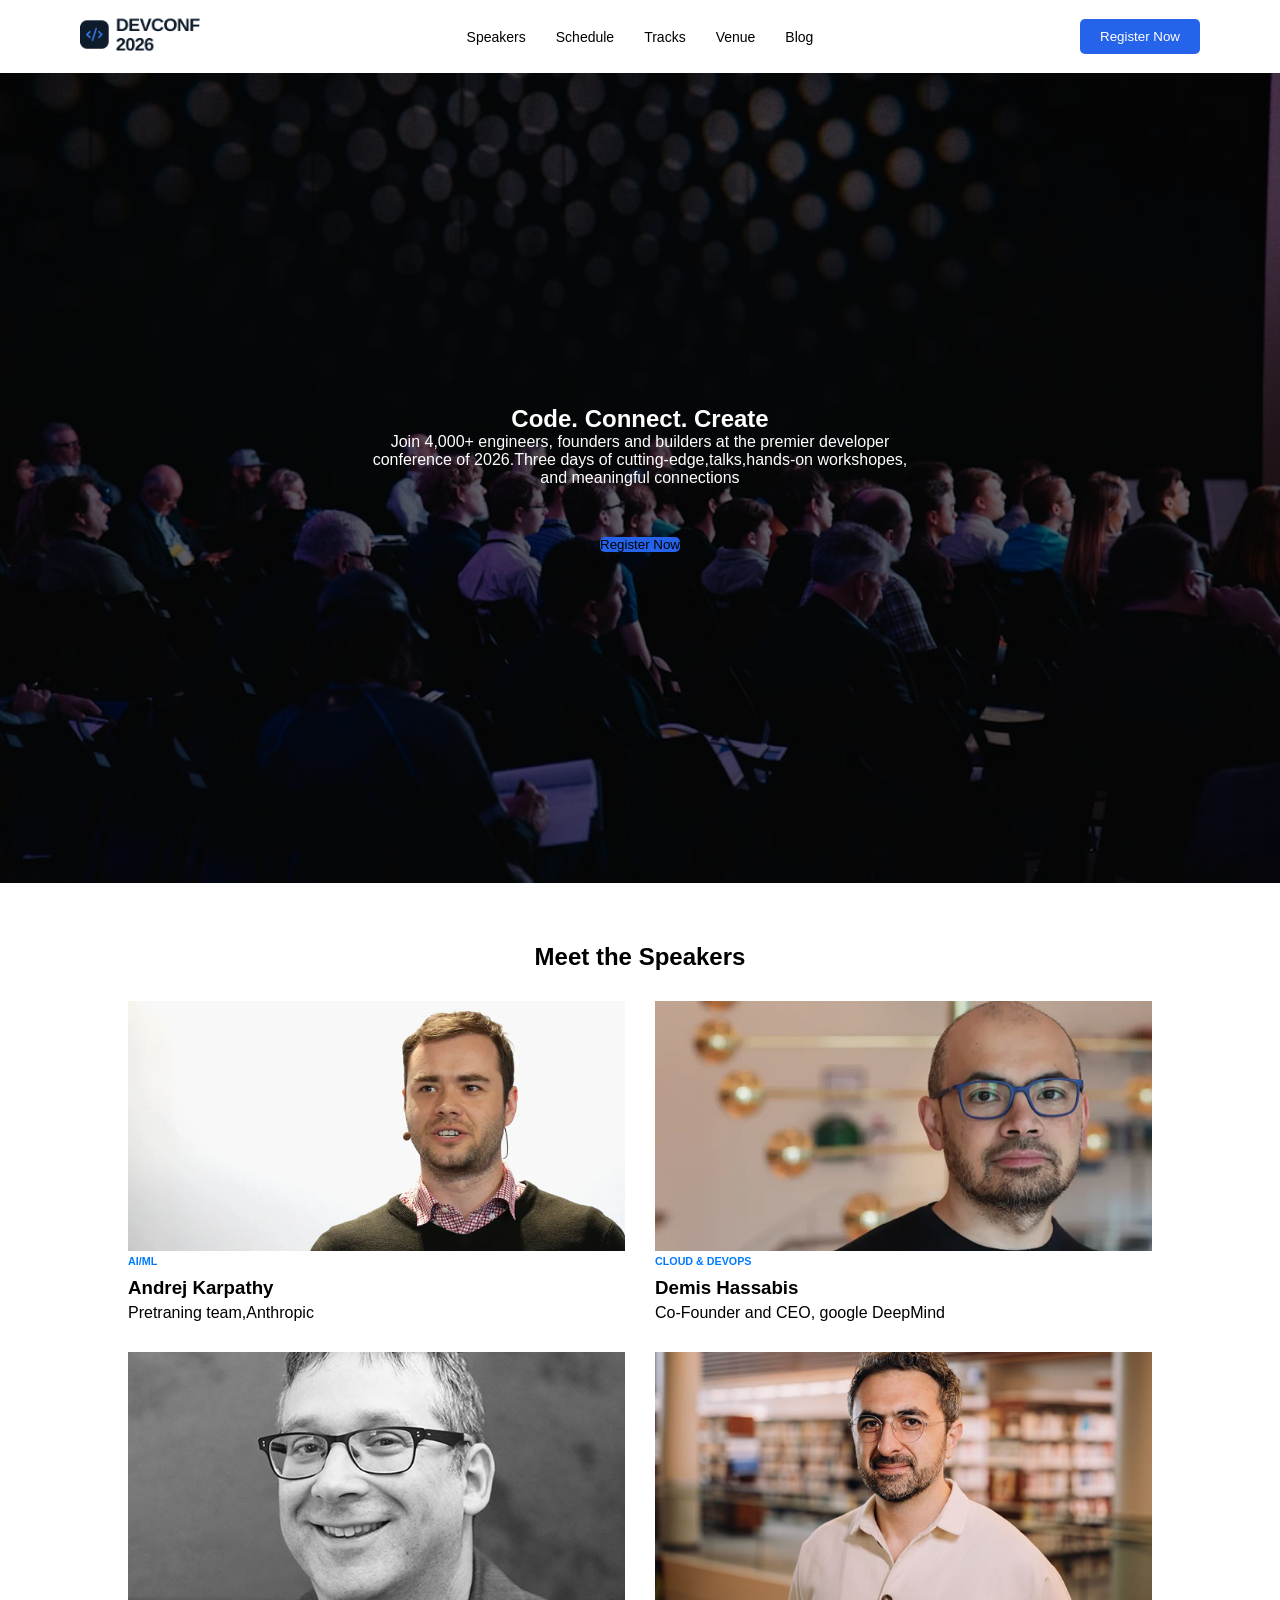
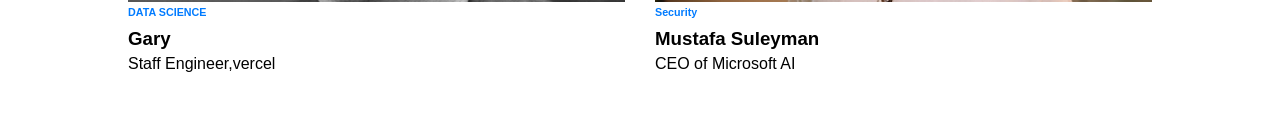
==== index.html @ da564f8f "secound commit" ====
<!DOCTYPE html>
<html lang="en">
<head>
    <meta charset="UTF-8">
    <meta name="viewport" content="width=device-width, initial-scale=1.0">
    <title>DEVCONF 2026</title>
    <link rel="stylesheet" href="./style.css">
    </head>

 <!-- Navbar Section -->
    <nav class="navbar">

        <div class="logo">
            <img src="./B14-A01-DevConf-2026/assets/logo.png" alt="DEVCONF Logo">
        </div>

        <ul class="nav-links">
            <li><a href="#">Speakers</a></li>
            <li><a href="#">Schedule</a></li>
            <li><a href="#">Tracks</a></li>
            <li><a href="#">Venue</a></li>
            <li><a href="#">Blog</a></li>
        </ul>

        <button class="register-btn">Register Now</button>

    </nav>
    <section class="hero">


    <div class="overlay"></div>

    <div class="hero-content">
        <h1>Code. Connect. Create</h1>

        <p>
            Join 4,000+ engineers, founders and builders at the premier developer<br> conference of 2026.Three days of cutting-edge,talks,hands-on workshopes,<br>and meaningful connections
        </p>

        <button class="hero-btn">Register Now</button>
    </div>

</section>
<!-- Speakers Section -->
<section class="speakers">
    <h2>Meet the Speakers</h2>

    <div class="speaker-container">

        <div class="speaker-card">
            <img src="./B14-A01-DevConf-2026/assets/andrej.png" alt="Andrej">
            <h6 style="color: #007bff;">AI/ML</h6>
            <h3>Andrej Karpathy</h3>
            <p>Pretraning team,Anthropic</p>
        </div>

        <div class="speaker-card">
            <img src="./B14-A01-DevConf-2026/assets/demis.png" alt="Demis">
            <h6 style="color: #007bff;">CLOUD & DEVOPS</h6>
            <h3>Demis Hassabis</h3>
            <p> Co-Founder and CEO, google DeepMind</p>
        </div>

        <div class="speaker-card">
            <img src="./B14-A01-DevConf-2026/assets/gary.png" alt="Gary">
            <h6 style="color: #007bff;">DATA SCIENCE</h6>
            <h3>Gary</h3>
            <p>Staff Engineer,vercel</p>
        </div>

        <div class="speaker-card">
            <img src="./B14-A01-DevConf-2026/assets/mustafa.png" alt="Mustafa">
            <h6 style="color: #007bff;">Security</h6>
            <h3>Mustafa Suleyman</h3>
            <p>CEO of Microsoft AI</p>
        </div>

    </div>
</section>


    
</body>
</html>
---- style.css ----
* {
    margin: 0;
    padding: 0;
    box-sizing: border-box;
}

body {
    font-family: Arial, sans-serif;
}

.navbar {
    display: flex;
    justify-content: space-between;
    align-items: center;
    padding: 15px 80px;
    background-color: white;
}

.logo img {
    width: 120px;
}

.nav-links {
    display: flex;
    list-style: none;
    gap: 30px;
}

.nav-links a {
    text-decoration: none;
    color: black;
    font-size: 14px;
}

.register-btn {
    background-color: #2563eb;
    color: white;
    border: none;
    padding: 10px 20px;
    border-radius: 5px;
    border:none;
}

.hero{
    height:90vh;

    background-image:url("B14-A01-DevConf-2026/assets/banner.jpg");

    background-size:cover;

    background-position:center;

    position:relative;
}


.hero-btn {
    margin-top: 50px;
    background-color: #2563eb;
    color:white
    border:none
    padding: 10px 20px;
    border-radius: 5px;
    border:none;
}

.overlay{

    position:absolute;

    inset:0;

    background:rgba(0,0,0,.6);

}

.hero-content{

    position:relative;

    z-index:1;

    height:100%;

    display:flex;

    flex-direction:column;

    justify-content:center;

    align-items:center;

    color:white;

    text-align:center;

}.speakers {
    width: 80%;
    margin: 0 auto;
    padding: 60px 0;
}

.speakers h2 {
    text-align: center;
    margin-bottom: 30px;
}

.speaker-container {
    display: grid;
    grid-template-columns: repeat(2, 1fr);
    gap: 30px;
}

.speaker-card img {
    width: 100%;
    height: 250px;
    object-fit: cover;
}

.speaker-card h3 {
    margin-top: 10px;
    margin-bottom: 5px;
}

.speaker-card p {
    margin-top: 0;
}
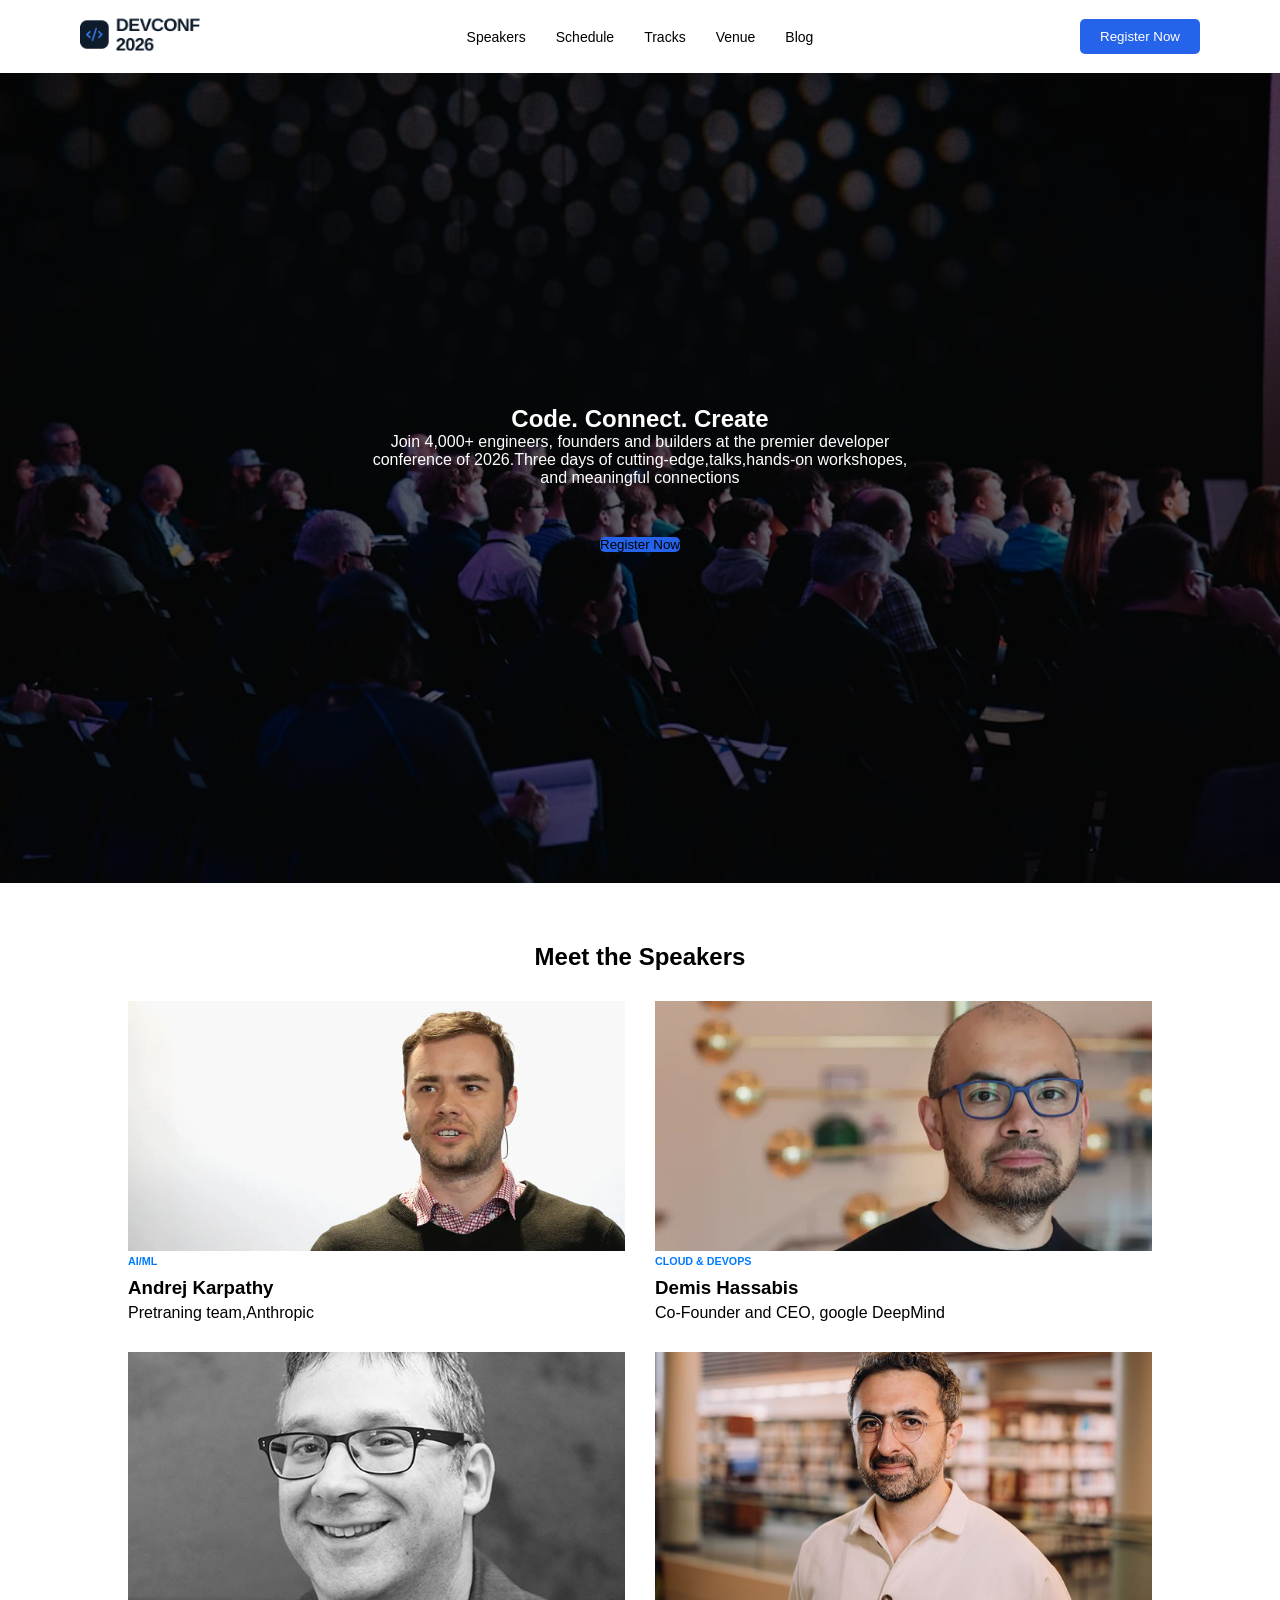
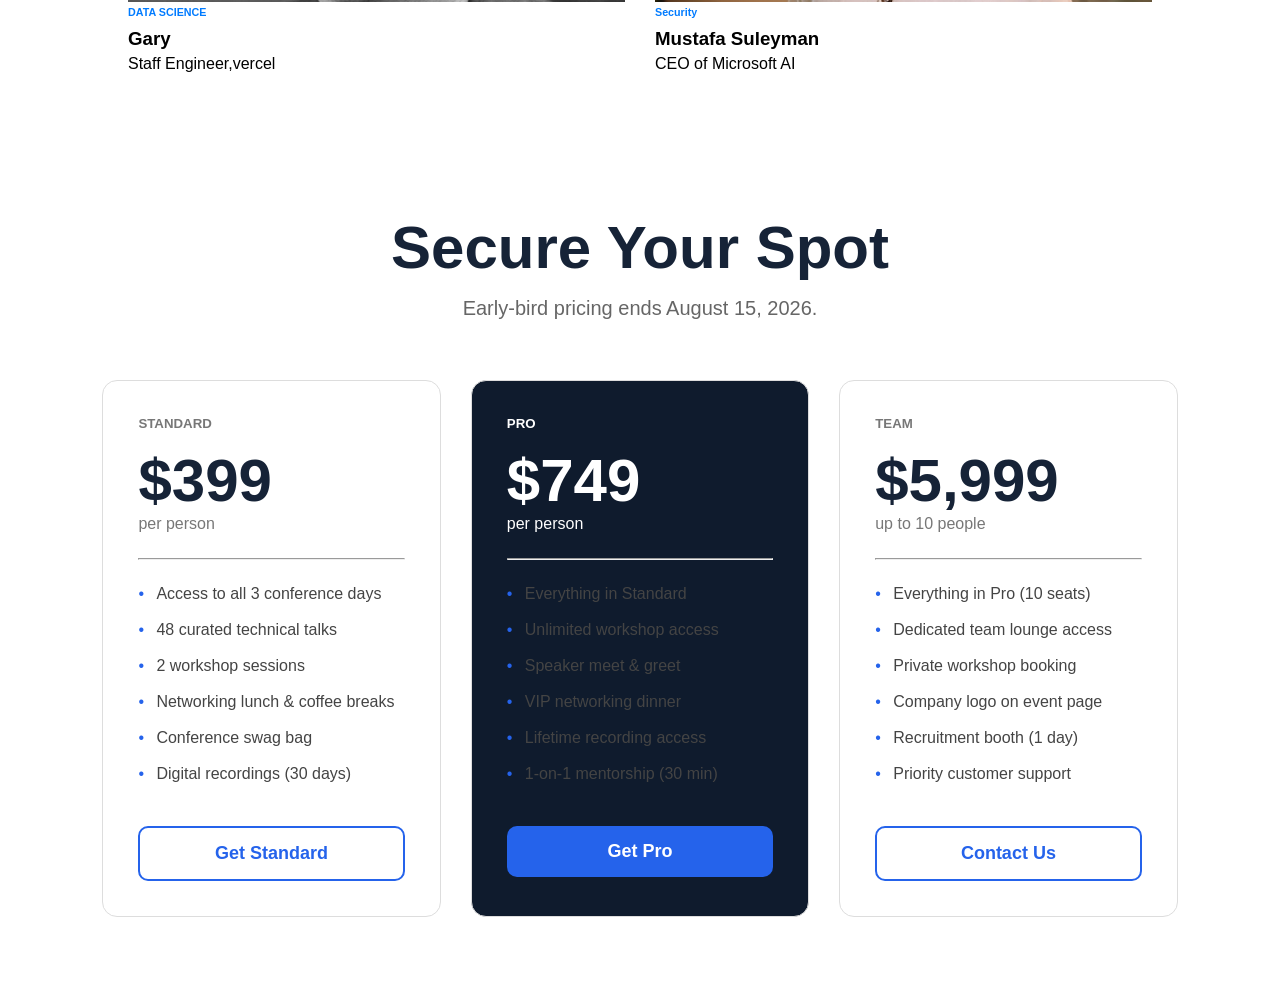
==== commit c2459c01: "third commit" ====
--- a/index.html
+++ b/index.html
@@ -77,8 +77,83 @@
 
     </div>
 </section>
+<section class="pricing">
+
+    <div class="heading">
+        <h1>Secure Your Spot</h1>
+        <p>Early-bird pricing ends August 15, 2026.</p>
+    </div>
+
+    <div class="pricing-container">
+
+        <!-- Card 1 -->
+        <div class="card">
+            <h5>STANDARD</h5>
+            <h2>$399</h2>
+            <span>per person</span>
+
+            <hr>
+
+            <ul>
+                <li>Access to all 3 conference days</li>
+                <li>48 curated technical talks</li>
+                <li>2 workshop sessions</li>
+                <li>Networking lunch & coffee breaks</li>
+                <li>Conference swag bag</li>
+                <li>Digital recordings (30 days)</li>
+            </ul>
+
+            <button>Get Standard</button>
+        </div>
+
+        <!-- Card 2 -->
+        <div class="card active">
+            <h5>PRO</h5>
+            <h2>$749</h2>
+            <span>per person</span>
+
+            <hr>
+
+            <ul>
+                <li>Everything in Standard</li>
+                <li>Unlimited workshop access</li>
+                <li>Speaker meet & greet</li>
+                <li>VIP networking dinner</li>
+                <li>Lifetime recording access</li>
+                <li>1-on-1 mentorship (30 min)</li>
+            </ul>
+
+            <button>Get Pro</button>
+        </div>
+
+        <!-- Card 3 -->
+        <div class="card">
+            <h5>TEAM</h5>
+            <h2>$5,999</h2>
+            <span>up to 10 people</span>
+
+            <hr>
+
+            <ul>
+                <li>Everything in Pro (10 seats)</li>
+                <li>Dedicated team lounge access</li>
+                <li>Private workshop booking</li>
+                <li>Company logo on event page</li>
+                <li>Recruitment booth (1 day)</li>
+                <li>Priority customer support</li>
+            </ul>
+
+            <button>Contact Us</button>
+        </div>
+
+    </div>
+
+</section>
+</body>
 
 
+</html>
+
     
-</body>
-</html>+
+
--- a/style.css
+++ b/style.css
@@ -125,6 +125,119 @@
 .speaker-card p {
     margin-top: 0;
 }
+*{
+    margin:0;
+    padding:0;
+    box-sizing:border-box;
+}
+
+body{
+    font-family:Arial, sans-serif;
+    background:#fff;
+}
+
+.pricing{
+    width:100%;
+    padding:80px 8%;
+}
+
+.heading{
+    text-align:center;
+    margin-bottom:60px;
+}
+
+.heading h1{
+    font-size:60px;
+    color:#162337;
+    font-weight:700;
+}
+
+.heading p{
+    margin-top:15px;
+    color:#666;
+    font-size:20px;
+}
+
+.pricing-container{
+    display:flex;
+    justify-content:center;
+    gap:30px;
+}
+
+.card{
+    width:360px;
+    padding:35px;
+    border:1px solid #ddd;
+    border-radius:15px;
+    background:white;
+}
+
+.card h5{
+    color:#777;
+    margin-bottom:15px;
+}
+
+.card h2{
+    font-size:60px;
+    color:#162337;
+}
+
+.card span{
+    color:#777;
+}
+
+.card hr{
+    margin:25px 0;
+}
+
+.card ul{
+    list-style:none;
+}
+
+.card ul li{
+    margin:18px 0;
+    color:#444;
+    position:relative;
+    padding-left:18px;
+}
+
+.card ul li::before{
+    content:"•";
+    color:#2563eb;
+    position:absolute;
+    left:0;
+}
+
+.card button{
+    width:100%;
+    padding:15px;
+    margin-top:25px;
+    border-radius:10px;
+    border:2px solid #2563eb;
+    background:white;
+    color:#2563eb;
+    font-size:18px;
+    font-weight:bold;
+    cursor:pointer;
+}
+
+.active{
+    background:#0f1b2d;
+    color:white;
+}
+
+.active h2,
+.active span,
+.active li,
+.active h5{
+    color:white;
+}
+
+.active button{
+    background:#2563eb;
+    color:white;
+    border:none;
+}
     
 
 
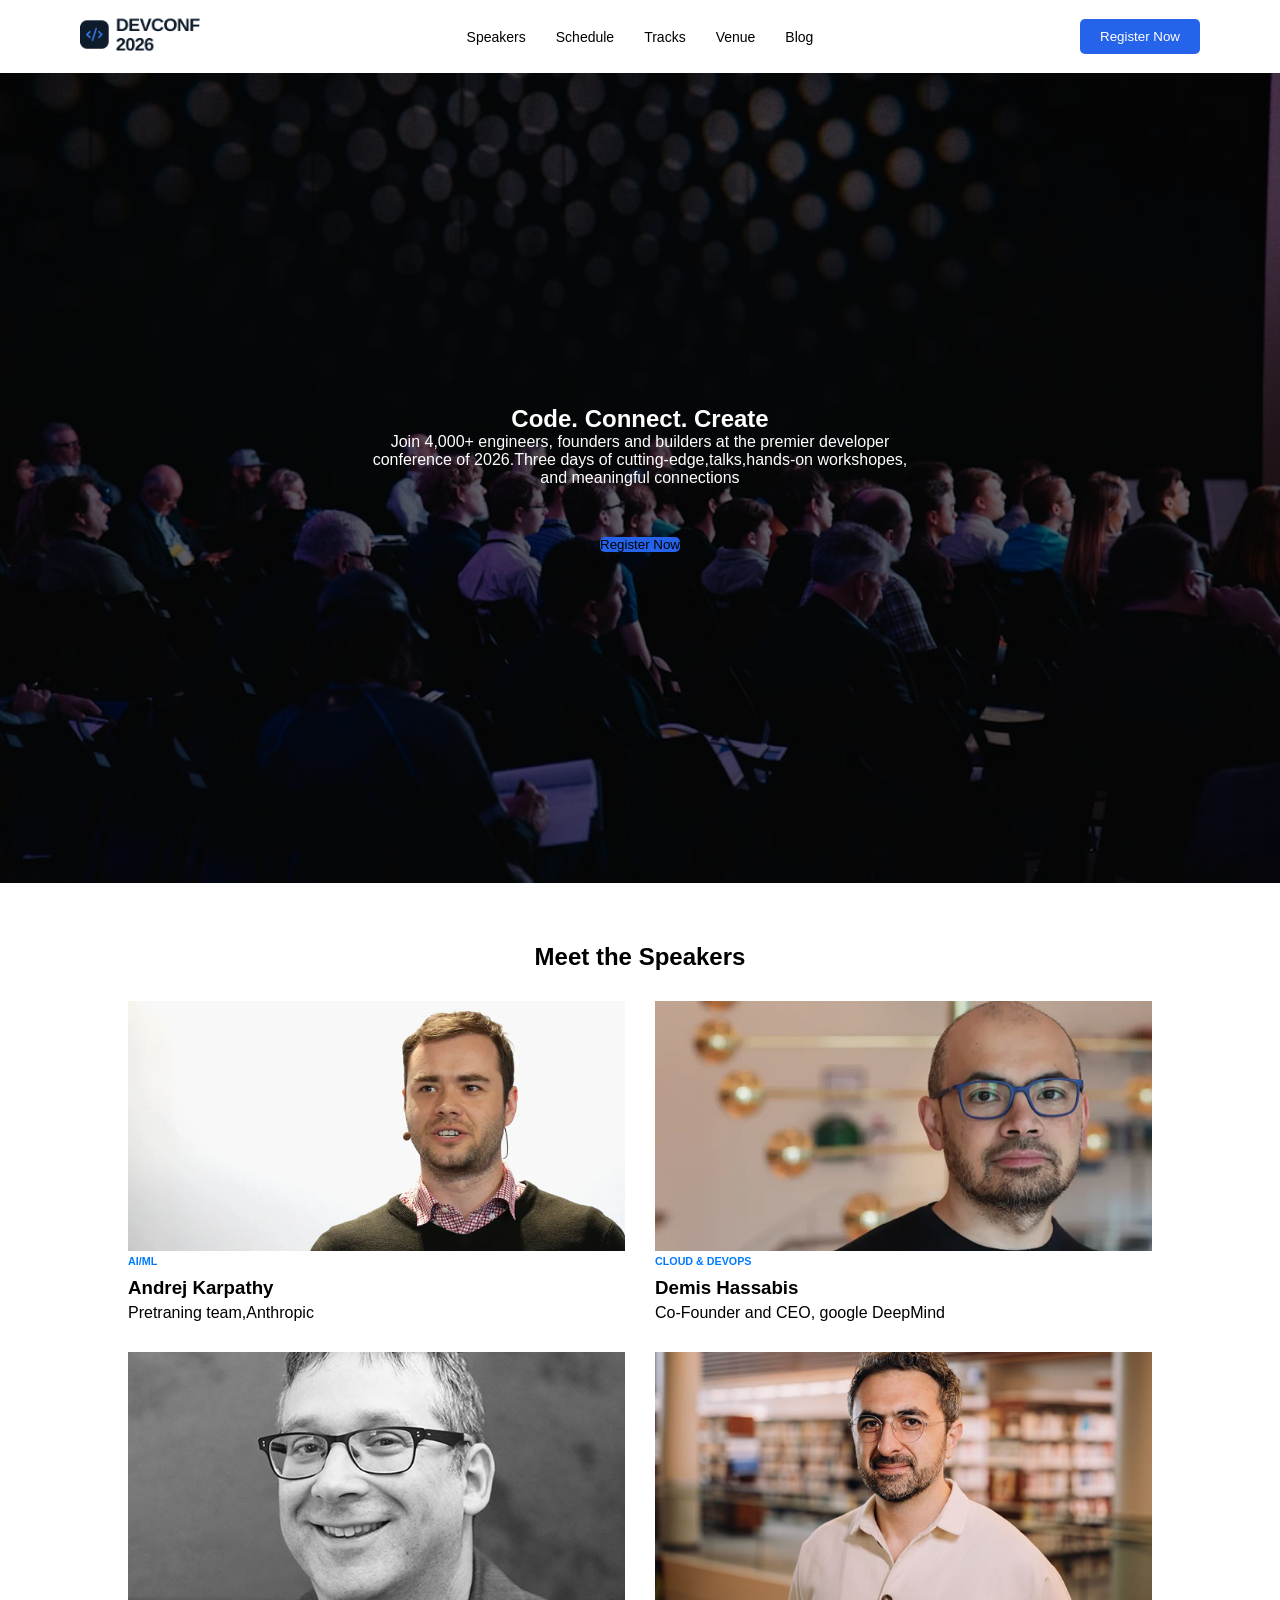
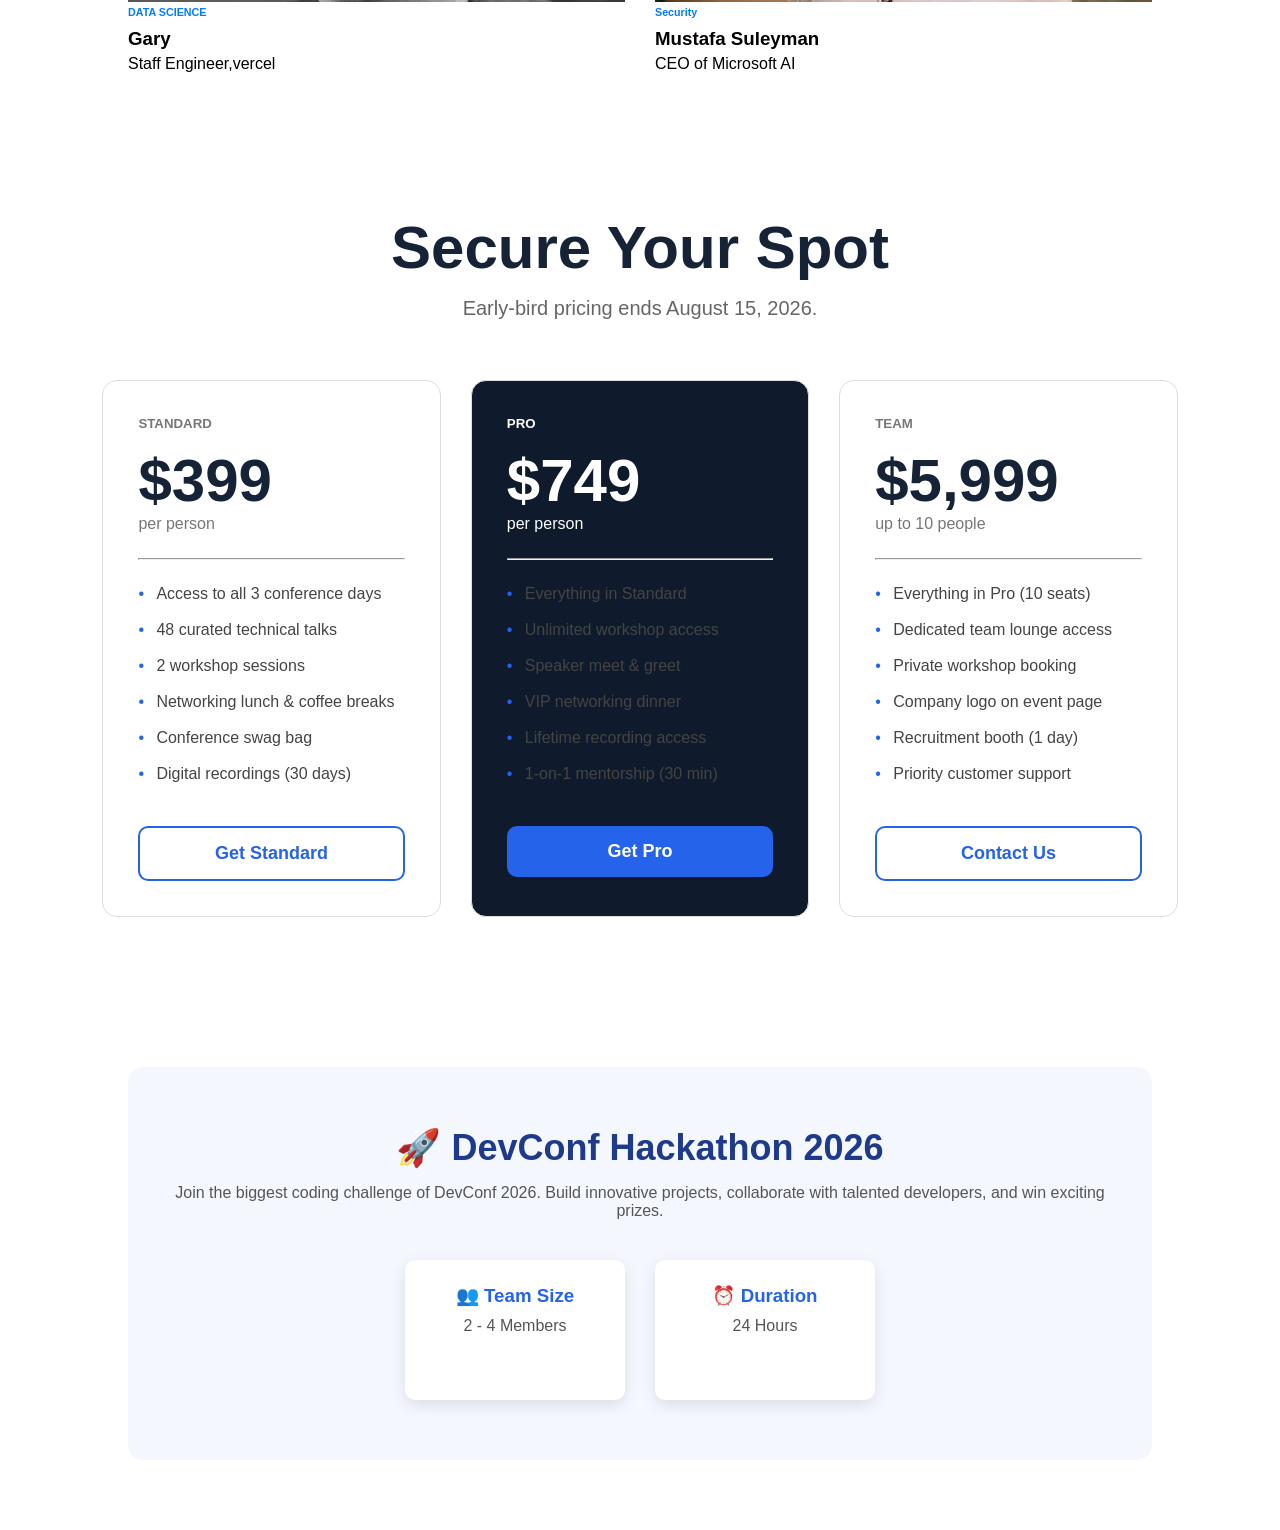
==== commit e79b5228: "fith commit" ====
--- a/index.html
+++ b/index.html
@@ -149,6 +149,25 @@
     </div>
 
 </section>
+<!-- Hackathon Section -->
+<section class="hackathon">
+    <h2>🚀 DevConf Hackathon 2026</h2>
+    <p>
+        Join the biggest coding challenge of DevConf 2026. Build innovative
+        projects, collaborate with talented developers, and win exciting prizes.
+    </p>
+
+    <div class="hackathon-container">
+
+        <div class="hack-card">
+            <h3>👥 Team Size</h3>
+            <p>2 - 4 Members</p>
+        </div>
+
+        <div class="hack-card">
+            <h3>⏰ Duration</h3>
+            <p>24 Hours</p>
+        </div>
 </body>
 
 
--- a/style.css
+++ b/style.css
@@ -238,6 +238,60 @@
     color:white;
     border:none;
 }
+.hackathon{
+    width:80%;
+    margin:70px auto;
+    text-align:center;
+    background:#f5f7ff;
+    padding:60px 40px;
+    border-radius:15px;
+}
+
+.hackathon h2{
+    font-size:36px;
+    color:#1e3a8a;
+    margin-bottom:15px;
+}
+
+.hackathon p{
+    color:#555;
+    margin-bottom:40px;
+}
+
+.hackathon-container{
+    display:flex;
+    justify-content:center;
+    gap:30px;
+    flex-wrap:wrap;
+}
+
+.hack-card{
+    background:white;
+    width:220px;
+    padding:25px;
+    border-radius:10px;
+    box-shadow:0 5px 15px rgba(0,0,0,.1);
+}
+
+.hack-card h3{
+    color:#2563eb;
+    margin-bottom:10px;
+}
+
+.hack-btn{
+    margin-top:40px;
+    padding:12px 30px;
+    background:#2563eb;
+    color:white;
+    border:none;
+    border-radius:6px;
+    font-size:16px;
+    cursor:pointer;
+}
+
+.hack-btn:hover{
+    background:#1d4ed8;
+}
     
 
 
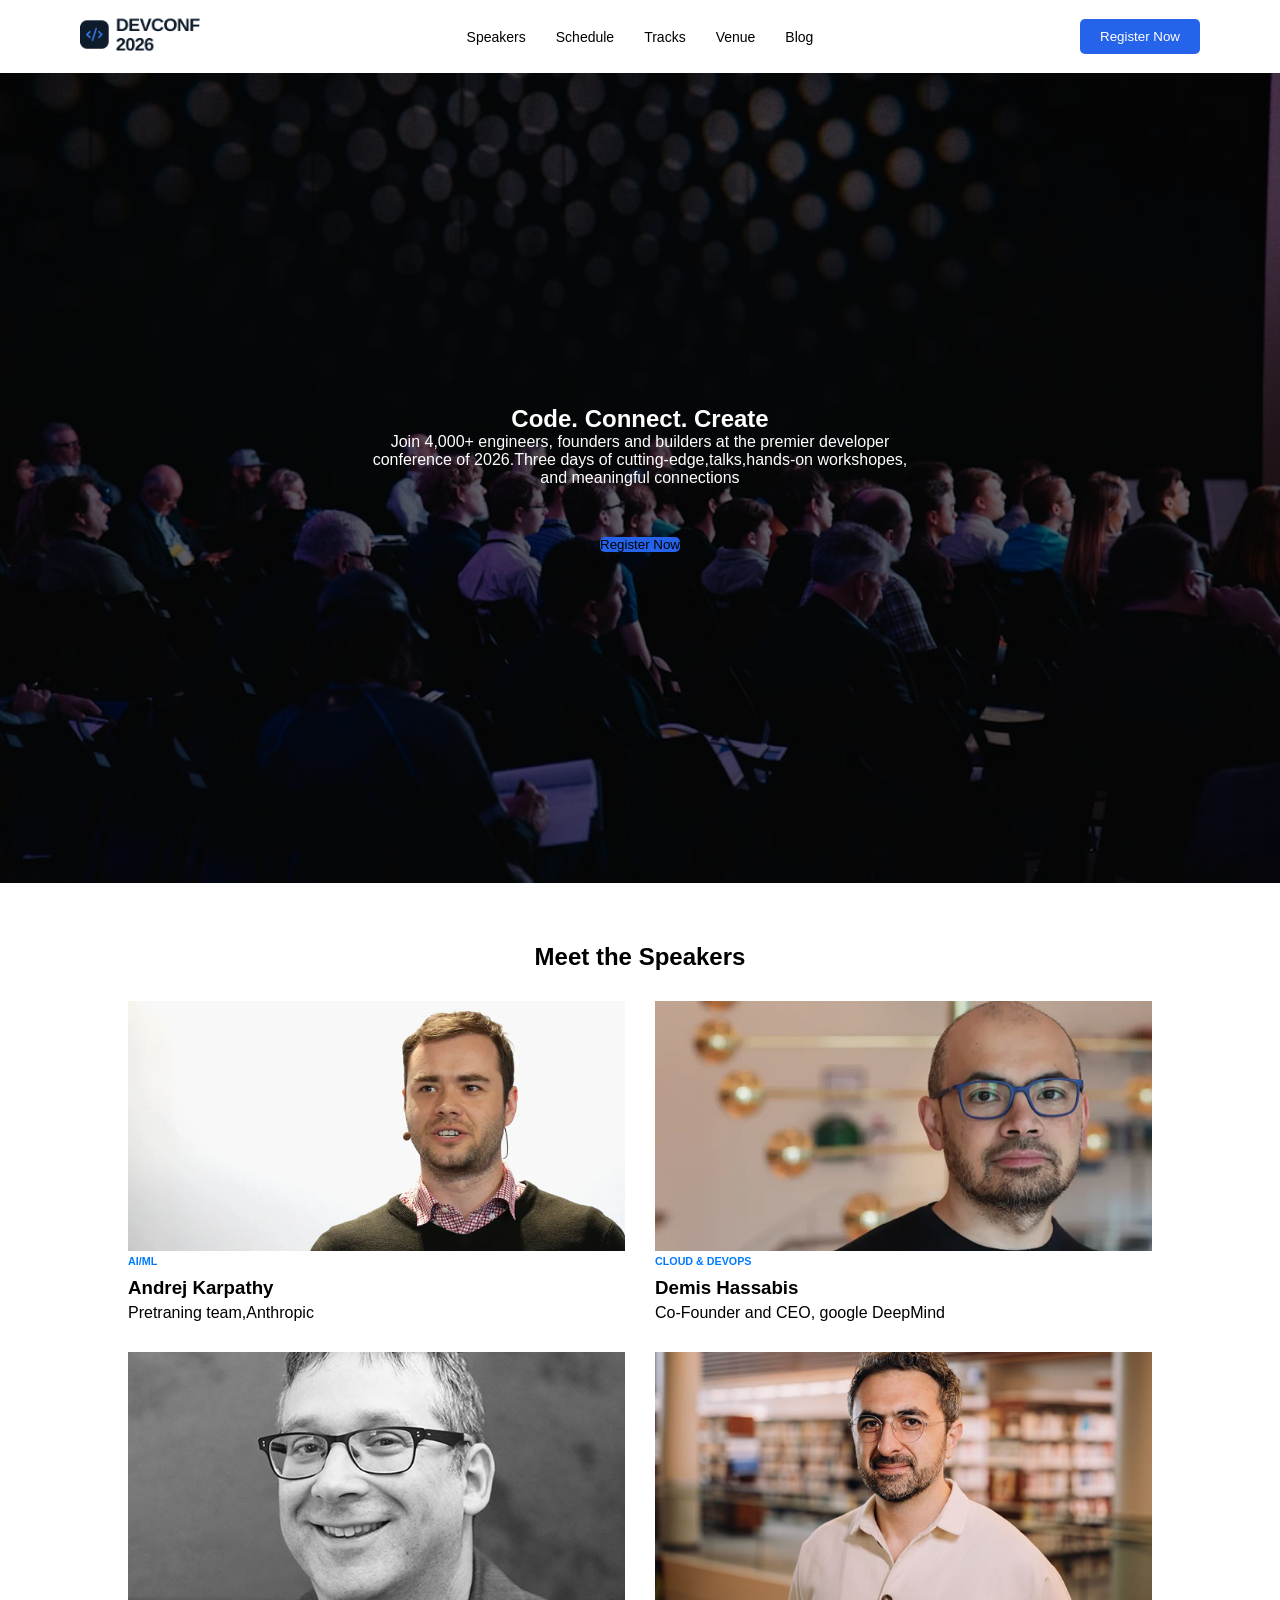
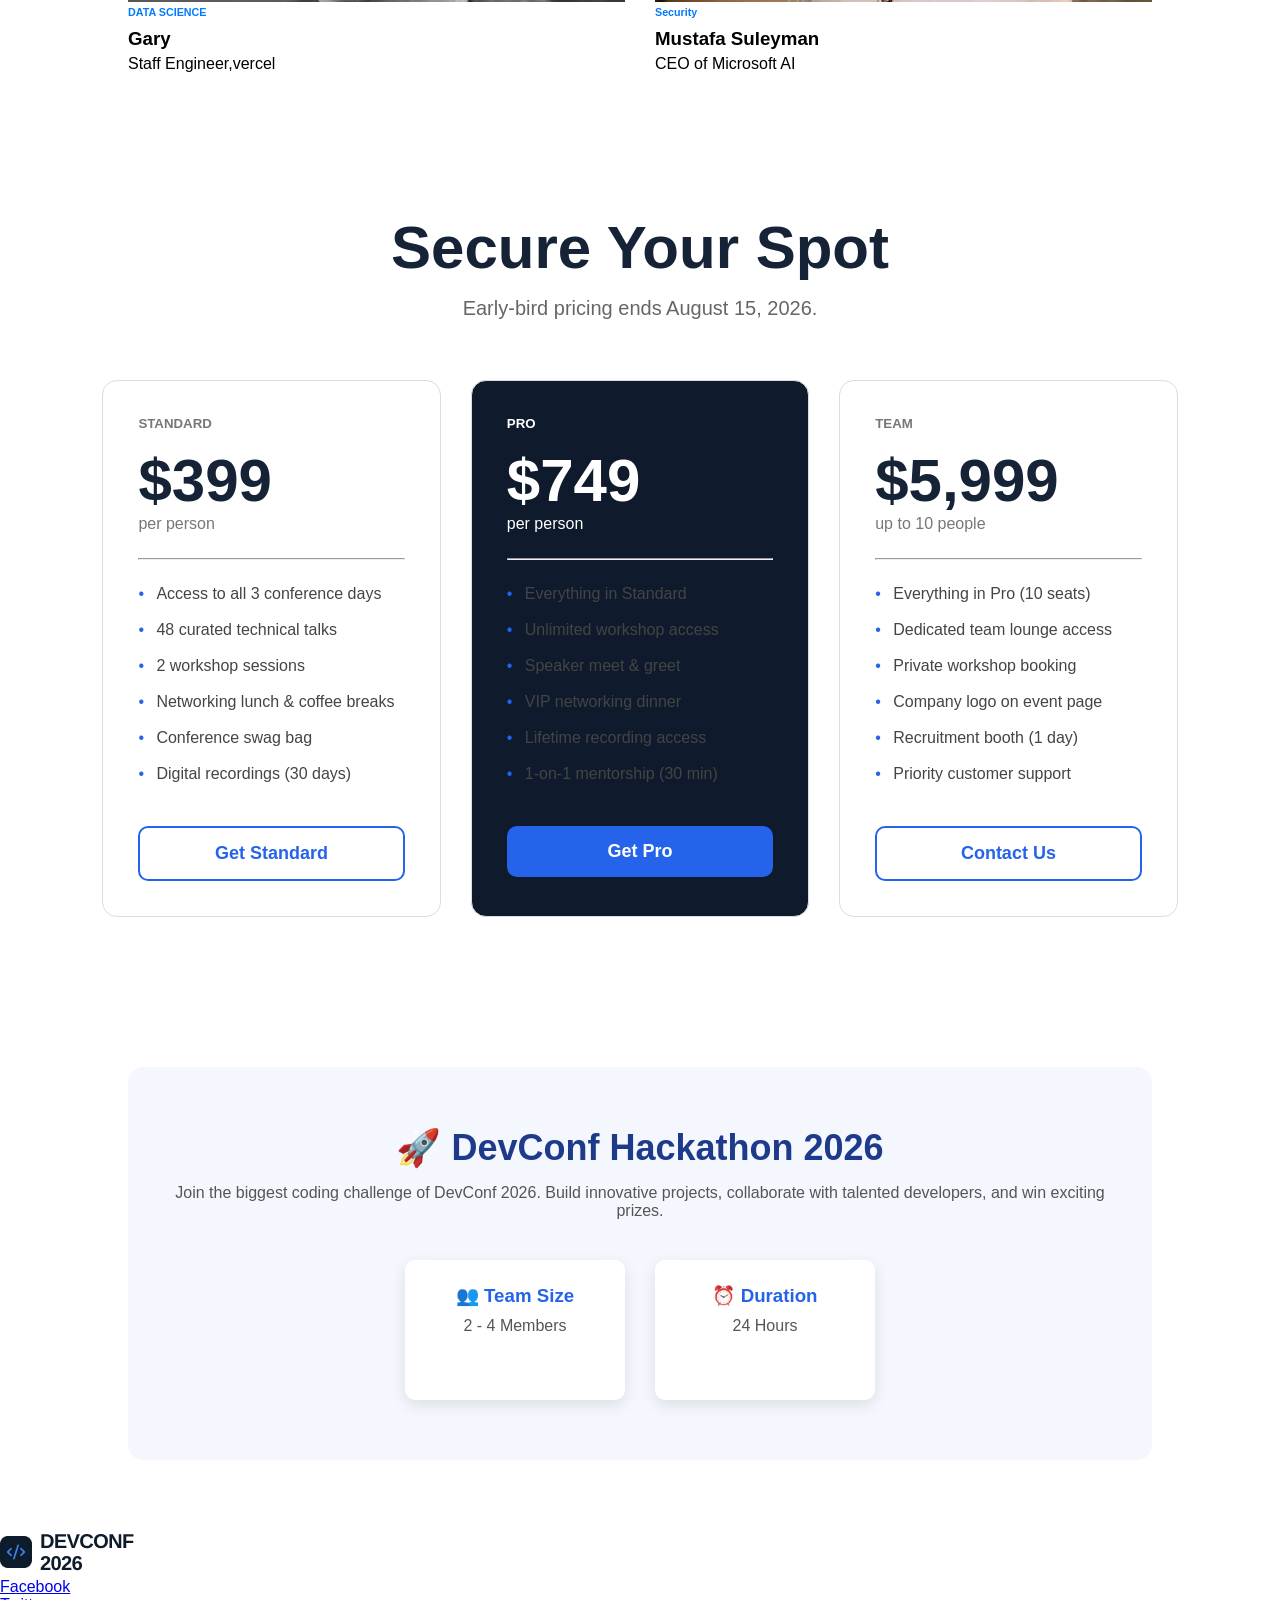
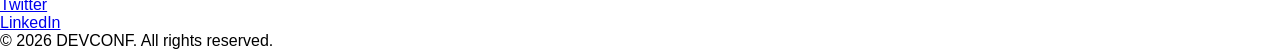
==== commit bd4a67f0: "sixth commit" ====
--- a/index.html
+++ b/index.html
@@ -5,6 +5,8 @@
     <meta name="viewport" content="width=device-width, initial-scale=1.0">
     <title>DEVCONF 2026</title>
     <link rel="stylesheet" href="./style.css">
+    
+
     </head>
 
  <!-- Navbar Section -->
@@ -168,6 +170,24 @@
             <h3>⏰ Duration</h3>
             <p>24 Hours</p>
         </div>
+    </div>
+</section>
+<footer>
+    <div class="footer-content">
+        <div class="footer-logo">
+            <img src="./B14-A01-DevConf-2026/assets/logo.png" alt="DEVCONF Logo">
+        </div>
+
+        <ul class="footer-links">
+            <li><a href="#">Facebook</a></li>
+            <li><a href="#">Twitter</a></li>
+            <li><a href="#">LinkedIn</a></li>
+            
+            
+        </ul>
+
+        <p>&copy; 2026 DEVCONF. All rights reserved.</p>
+    </div>
 </body>
 
 
--- a/style.css
+++ b/style.css
@@ -292,7 +292,9 @@
 .hack-btn:hover{
     background:#1d4ed8;
 }
-    
-
-
-
+.footer{
+    width:100%;
+    background:#0f1b2d;
+    padding:60px 8%;
+    color:white;
+}
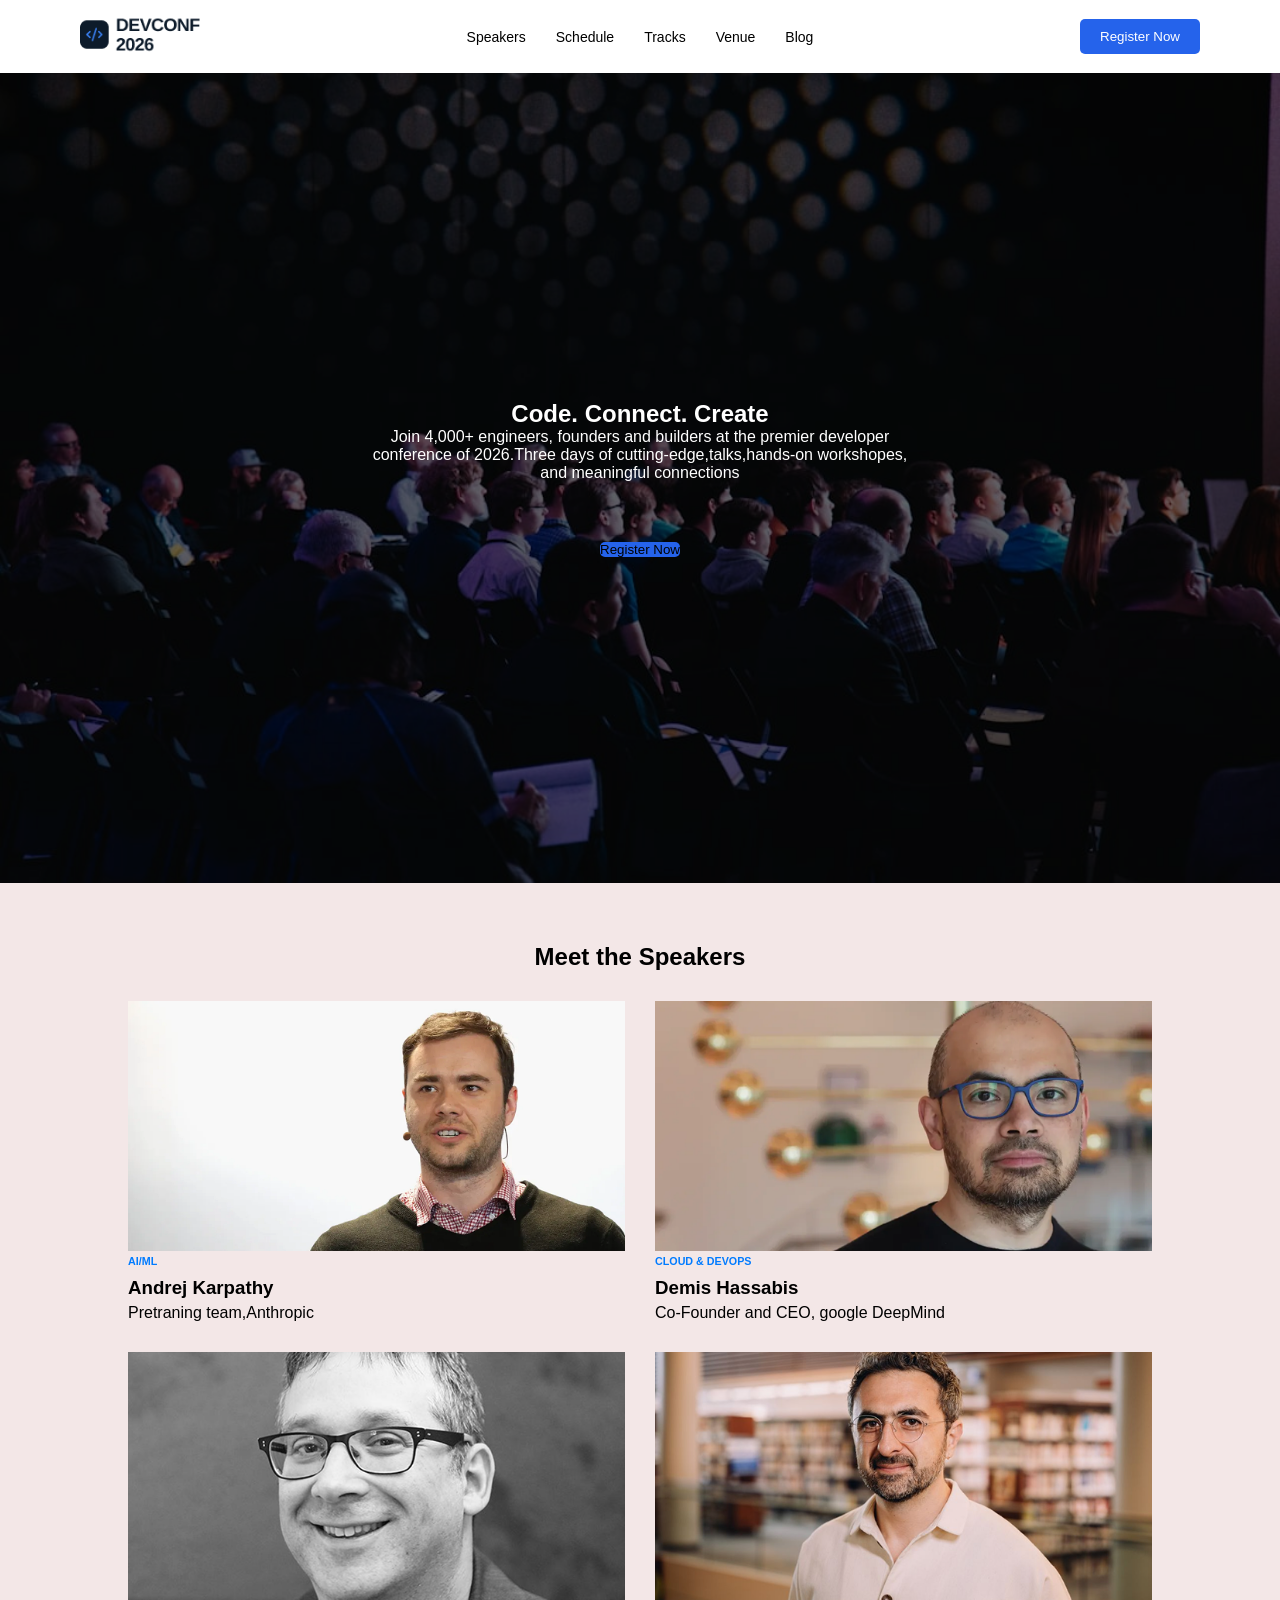
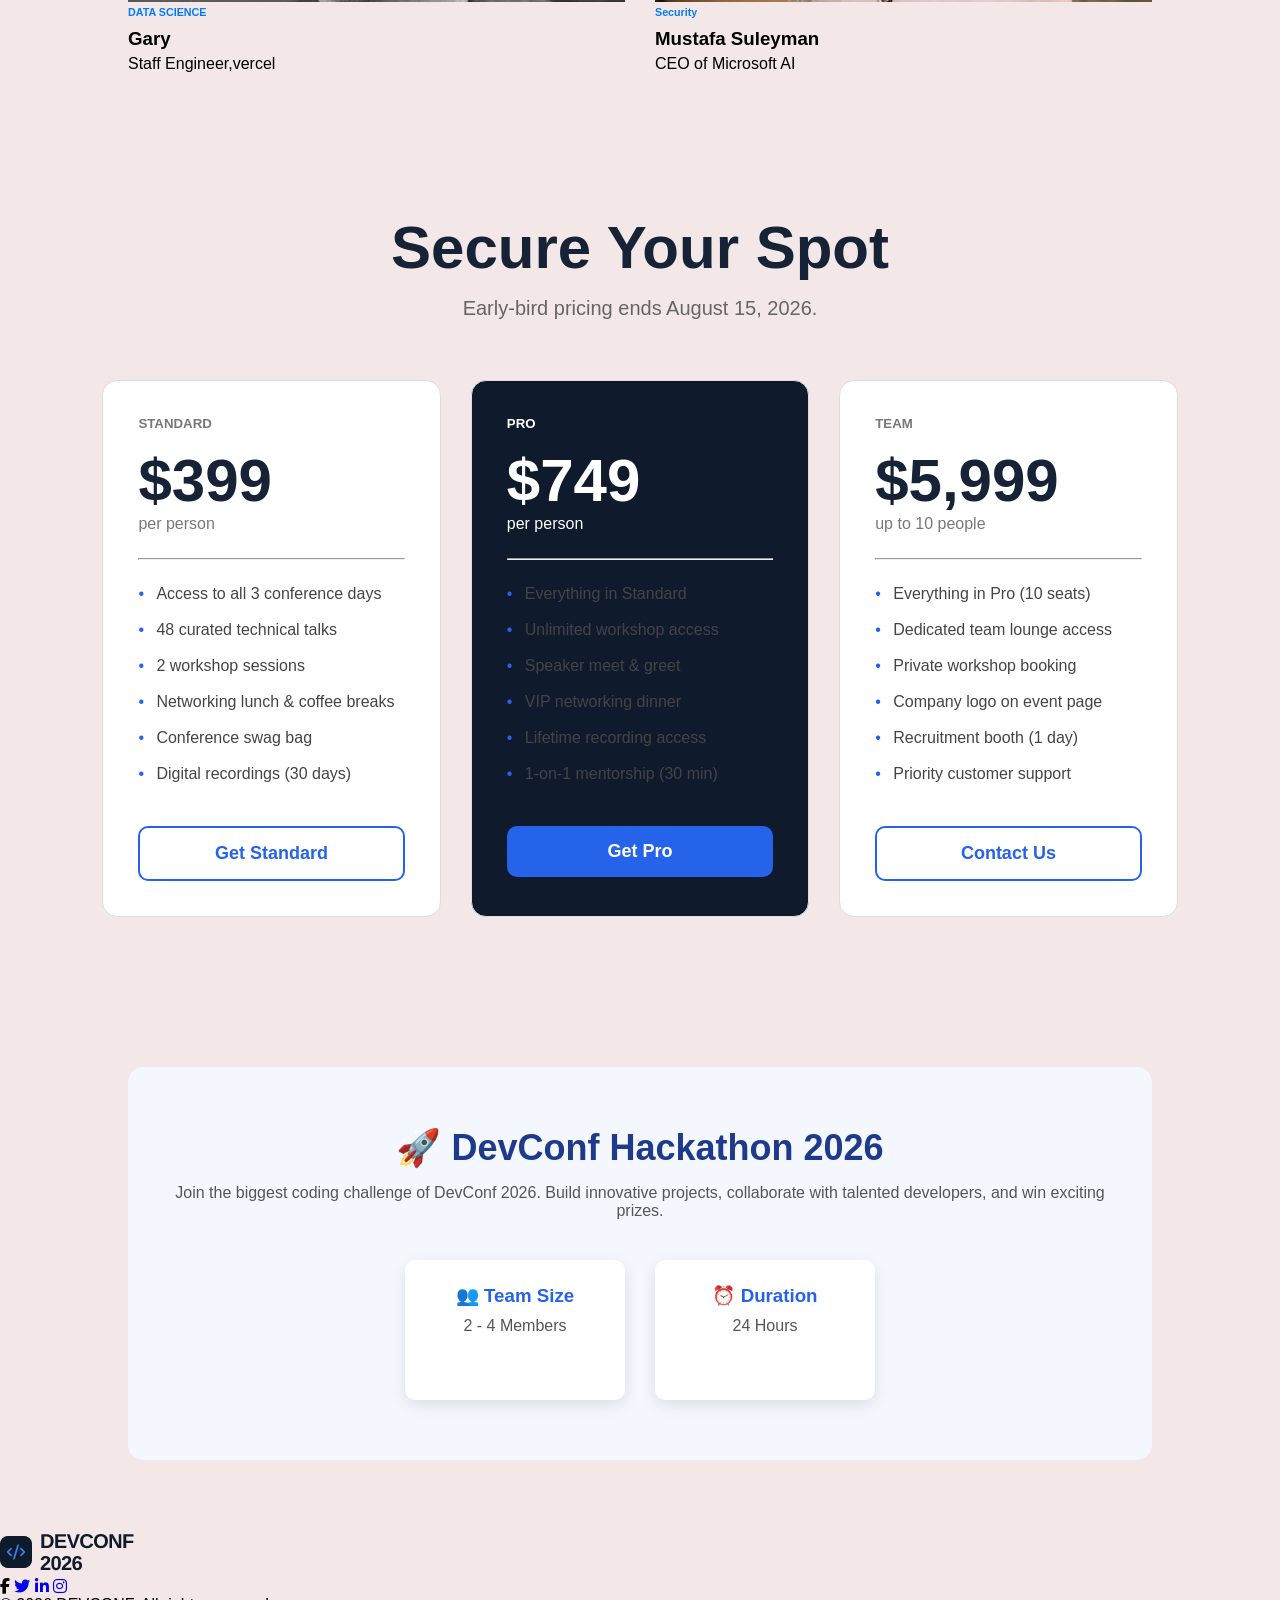
==== commit 4fea0b57: "seventh commit" ====
--- a/index.html
+++ b/index.html
@@ -4,6 +4,7 @@
     <meta charset="UTF-8">
     <meta name="viewport" content="width=device-width, initial-scale=1.0">
     <title>DEVCONF 2026</title>
+    <link rel="stylesheet" href="https://cdnjs.cloudflare.com/ajax/libs/font-awesome/6.6.0/css/all.min.css">
     <link rel="stylesheet" href="./style.css">
     
 
@@ -177,11 +178,13 @@
         <div class="footer-logo">
             <img src="./B14-A01-DevConf-2026/assets/logo.png" alt="DEVCONF Logo">
         </div>
-
-        <ul class="footer-links">
-            <li><a href="#">Facebook</a></li>
-            <li><a href="#">Twitter</a></li>
-            <li><a href="#">LinkedIn</a></li>
+<div class="social-icons>
+    <a href="#"><i class="fa-brands
+    fa-facebook-f"></i></a>
+    <a href="#"><i class="fa-brands fa-twitter"></i></a>
+    <a href="#"><i class="fa-brands fa-linkedin-in"></i></a>
+    <a href="#"><i class="fa-brands fa-instagram"></i></a>
+    </div>
             
             
         </ul>
--- a/style.css
+++ b/style.css
@@ -55,11 +55,11 @@
 
 
 .hero-btn {
-    margin-top: 50px;
+    margin-top: 60px;
     background-color: #2563eb;
     color:white
     border:none
-    padding: 10px 20px;
+    padding: 30px 40px;
     border-radius: 5px;
     border:none;
 }
@@ -133,7 +133,7 @@
 
 body{
     font-family:Arial, sans-serif;
-    background:#fff;
+    background:#f3e7e7;
 }
 
 .pricing{
@@ -297,4 +297,14 @@
     background:#0f1b2d;
     padding:60px 8%;
     color:white;
+}
+.social-icons{
+color:white;
+    font-size:40px;
+    margin-left:20px
+    margin-decoration:border-box;
+}
+.social-icons a:hover{
+    color: #2563eb;
+    
 }
